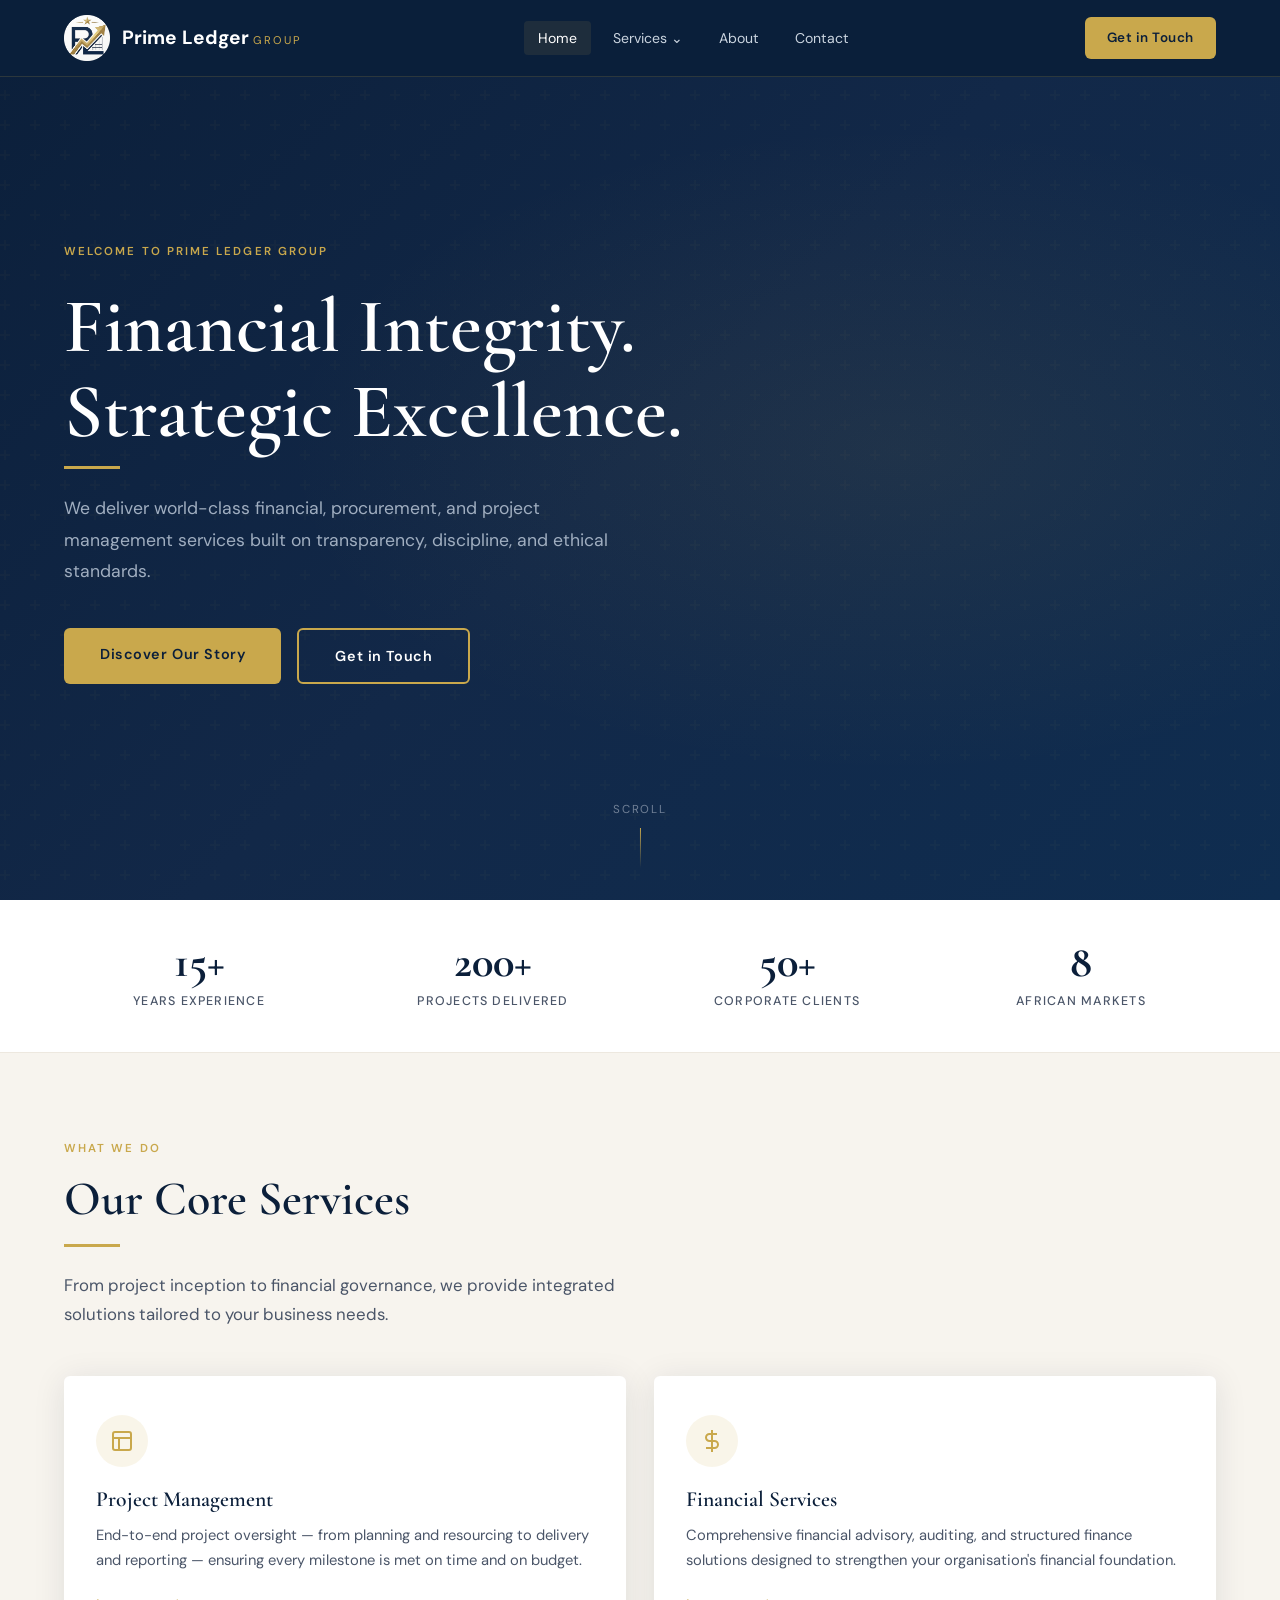
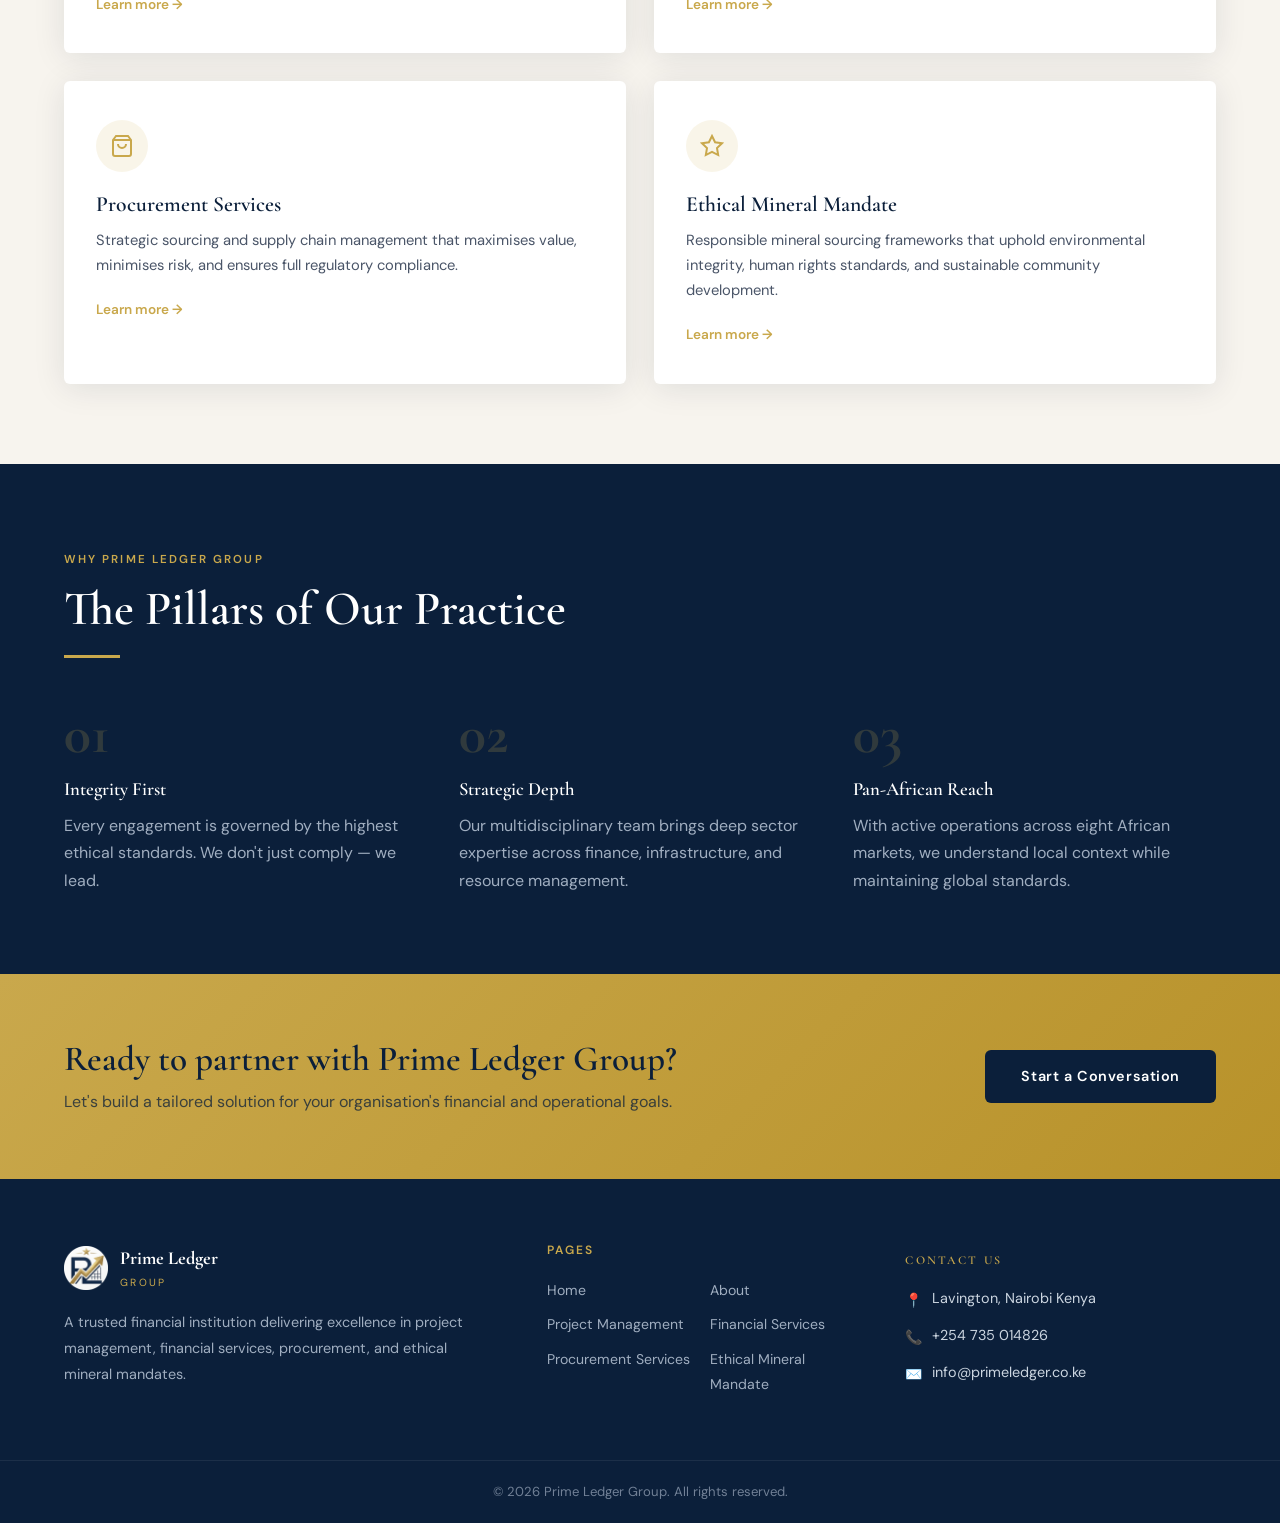
==== index.html @ 2054840f "Add files via upload" ====
<!DOCTYPE html>
<html lang="en">
<head>
  <meta charset="UTF-8">
  <meta name="viewport" content="width=device-width, initial-scale=1.0">
  <title>Home | Prime Ledger Group</title>
  <link rel="stylesheet" href="style.css">
  <link rel="icon" href="logo.png" type="image/png">
</head>
<body>

  <div id="header-placeholder"></div>

  <main>

    <!-- ── HERO ───────────────────────────────────────────────── -->
    <section class="hero">
      <div class="hero__bg"></div>
      <div class="container hero__content">
        <span class="section__label">Welcome to Prime Ledger Group</span>
        <h1 class="hero__title">Financial Integrity.<br>Strategic Excellence.</h1>
        <div class="gold-bar"></div>
        <p class="hero__sub">We deliver world-class financial, procurement, and project management services built on transparency, discipline, and ethical standards.</p>
        <div class="hero__actions">
          <a href="about.html" class="btn btn--gold">Discover Our Story</a>
          <a href="contact.html" class="btn btn--outline">Get in Touch</a>
        </div>
      </div>
      <div class="hero__scroll-hint">
        <span>Scroll</span>
        <div class="hero__scroll-line"></div>
      </div>
    </section>

    <!-- ── STATS ─────────────────────────────────────────────── -->
    <section class="stats-bar">
      <div class="container stats-bar__grid">
        <div class="stat">
          <span class="stat__num">15+</span>
          <span class="stat__label">Years Experience</span>
        </div>
        <div class="stat">
          <span class="stat__num">200+</span>
          <span class="stat__label">Projects Delivered</span>
        </div>
        <div class="stat">
          <span class="stat__num">50+</span>
          <span class="stat__label">Corporate Clients</span>
        </div>
        <div class="stat">
          <span class="stat__num">8</span>
          <span class="stat__label">African Markets</span>
        </div>
      </div>
    </section>

    <!-- ── SERVICES ──────────────────────────────────────────── -->
    <section class="section">
      <div class="container">
        <span class="section__label">What We Do</span>
        <h2 class="section__title">Our Core Services</h2>
        <div class="gold-bar"></div>
        <p class="section__subtitle">From project inception to financial governance, we provide integrated solutions tailored to your business needs.</p>
        <div class="grid-2 services-grid">

          <a href="project management.html" class="card service-card">
            <div class="card__icon">
              <svg width="24" height="24" fill="none" stroke="currentColor" stroke-width="2" viewBox="0 0 24 24"><rect x="3" y="3" width="18" height="18" rx="2"/><path d="M3 9h18M9 21V9"/></svg>
            </div>
            <h3>Project Management</h3>
            <p>End-to-end project oversight — from planning and resourcing to delivery and reporting — ensuring every milestone is met on time and on budget.</p>
            <span class="service-card__link">Learn more →</span>
          </a>

          <a href="financial services.html" class="card service-card">
            <div class="card__icon">
              <svg width="24" height="24" fill="none" stroke="currentColor" stroke-width="2" viewBox="0 0 24 24"><line x1="12" y1="1" x2="12" y2="23"/><path d="M17 5H9.5a3.5 3.5 0 000 7h5a3.5 3.5 0 010 7H6"/></svg>
            </div>
            <h3>Financial Services</h3>
            <p>Comprehensive financial advisory, auditing, and structured finance solutions designed to strengthen your organisation's financial foundation.</p>
            <span class="service-card__link">Learn more →</span>
          </a>

          <a href="procurement services.html" class="card service-card">
            <div class="card__icon">
              <svg width="24" height="24" fill="none" stroke="currentColor" stroke-width="2" viewBox="0 0 24 24"><path d="M6 2L3 6v14a2 2 0 002 2h14a2 2 0 002-2V6l-3-4z"/><line x1="3" y1="6" x2="21" y2="6"/><path d="M16 10a4 4 0 01-8 0"/></svg>
            </div>
            <h3>Procurement Services</h3>
            <p>Strategic sourcing and supply chain management that maximises value, minimises risk, and ensures full regulatory compliance.</p>
            <span class="service-card__link">Learn more →</span>
          </a>

          <a href="Ethical mineral mandate.html" class="card service-card">
            <div class="card__icon">
              <svg width="24" height="24" fill="none" stroke="currentColor" stroke-width="2" viewBox="0 0 24 24"><polygon points="12 2 15.09 8.26 22 9.27 17 14.14 18.18 21.02 12 17.77 5.82 21.02 7 14.14 2 9.27 8.91 8.26 12 2"/></svg>
            </div>
            <h3>Ethical Mineral Mandate</h3>
            <p>Responsible mineral sourcing frameworks that uphold environmental integrity, human rights standards, and sustainable community development.</p>
            <span class="service-card__link">Learn more →</span>
          </a>

        </div>
      </div>
    </section>

    <!-- ── WHY US ─────────────────────────────────────────────── -->
    <section class="section section--dark why-us">
      <div class="container">
        <span class="section__label">Why Prime Ledger Group</span>
        <h2 class="section__title">The Pillars of Our Practice</h2>
        <div class="gold-bar"></div>
        <div class="grid-3" style="margin-top:48px;">
          <div class="pillar">
            <div class="pillar__icon">01</div>
            <h3>Integrity First</h3>
            <p>Every engagement is governed by the highest ethical standards. We don't just comply — we lead.</p>
          </div>
          <div class="pillar">
            <div class="pillar__icon">02</div>
            <h3>Strategic Depth</h3>
            <p>Our multidisciplinary team brings deep sector expertise across finance, infrastructure, and resource management.</p>
          </div>
          <div class="pillar">
            <div class="pillar__icon">03</div>
            <h3>Pan-African Reach</h3>
            <p>With active operations across eight African markets, we understand local context while maintaining global standards.</p>
          </div>
        </div>
      </div>
    </section>

    <!-- ── CTA BANNER ─────────────────────────────────────────── -->
    <section class="cta-banner">
      <div class="container cta-banner__inner">
        <div>
          <h2>Ready to partner with Prime Ledger Group?</h2>
          <p>Let's build a tailored solution for your organisation's financial and operational goals.</p>
        </div>
        <a href="contact.html" class="btn btn--gold">Start a Conversation</a>
      </div>
    </section>

  </main>

  <div id="footer-placeholder"></div>
  <script src="components.js"></script>

  <style>
    /* Hero */
    .hero {
      position: relative;
      min-height: 100vh;
      display: flex;
      align-items: center;
      overflow: hidden;
      background: var(--navy);
    }
    .hero__bg {
      position: absolute;
      inset: 0;
      background:
        radial-gradient(ellipse 80% 60% at 70% 50%, rgba(201,168,76,0.08) 0%, transparent 60%),
        linear-gradient(135deg, #0B1F3A 0%, #122848 50%, #0f2d50 100%);
    }
    .hero__bg::after {
      content:'';
      position:absolute; inset:0;
      background: url("data:image/svg+xml,%3Csvg width='60' height='60' viewBox='0 0 60 60' xmlns='http://www.w3.org/2000/svg'%3E%3Cg fill='none' fill-rule='evenodd'%3E%3Cg fill='%23C9A84C' fill-opacity='0.03'%3E%3Cpath d='M36 34v-4h-2v4h-4v2h4v4h2v-4h4v-2h-4zm0-30V0h-2v4h-4v2h4v4h2V6h4V4h-4zM6 34v-4H4v4H0v2h4v4h2v-4h4v-2H6zM6 4V0H4v4H0v2h4v4h2V6h4V4H6z'/%3E%3C/g%3E%3C/g%3E%3C/svg%3E");
    }
    .hero__content {
      position: relative;
      z-index: 1;
      padding-top: 100px;
      padding-bottom: 80px;
    }
    .hero__title {
      font-size: clamp(2.8rem, 6vw, 5rem);
      color: #fff;
      line-height: 1.1;
      margin: 12px 0 0;
    }
    .hero__sub {
      color: #a0aec0;
      font-size: 1.1rem;
      max-width: 560px;
      margin: 20px 0 40px;
      line-height: 1.8;
    }
    .hero__actions { display: flex; gap: 16px; flex-wrap: wrap; }

    .hero__scroll-hint {
      position: absolute;
      bottom: 32px;
      left: 50%;
      transform: translateX(-50%);
      display: flex;
      flex-direction: column;
      align-items: center;
      gap: 8px;
      color: #718096;
      font-size: 0.72rem;
      letter-spacing: 0.16em;
      text-transform: uppercase;
    }
    .hero__scroll-line {
      width: 1px;
      height: 40px;
      background: linear-gradient(to bottom, var(--gold), transparent);
      animation: scrollPulse 2s ease-in-out infinite;
    }
    @keyframes scrollPulse { 0%,100%{opacity:0.3} 50%{opacity:1} }

    /* Stats */
    .stats-bar { background: var(--white); border-bottom: 1px solid var(--cream-dark); padding: 40px 0; }
    .stats-bar__grid {
      display: grid;
      grid-template-columns: repeat(4,1fr);
      gap: 24px;
      text-align: center;
    }
    .stat__num {
      display: block;
      font-family: 'Cormorant Garamond', serif;
      font-size: 2.8rem;
      font-weight: 700;
      color: var(--navy);
      line-height: 1;
    }
    .stat__label {
      display: block;
      font-size: 0.78rem;
      font-weight: 500;
      letter-spacing: 0.1em;
      text-transform: uppercase;
      color: var(--slate);
      margin-top: 6px;
    }

    /* Service cards */
    .services-grid { gap: 28px; }
    .service-card { display: block; text-decoration: none; }
    .service-card h3 { margin-bottom: 10px; font-size: 1.35rem; }
    .service-card p { color: var(--slate); font-size: 0.92rem; line-height: 1.7; }
    .service-card__link {
      display: inline-block;
      margin-top: 20px;
      color: var(--gold);
      font-size: 0.85rem;
      font-weight: 600;
      transition: gap 0.2s;
    }

    /* Pillars */
    .pillar__icon {
      font-family: 'Cormorant Garamond', serif;
      font-size: 3.5rem;
      font-weight: 700;
      color: rgba(201,168,76,0.2);
      line-height: 1;
      margin-bottom: 16px;
    }
    .pillar h3 { color: #fff; margin-bottom: 12px; }
    .pillar p { color: #a0aec0; line-height: 1.7; }

    /* CTA Banner */
    .cta-banner {
      background: linear-gradient(135deg, var(--gold) 0%, #b8922a 100%);
      padding: 64px 0;
    }
    .cta-banner__inner {
      display: flex;
      align-items: center;
      justify-content: space-between;
      gap: 32px;
      flex-wrap: wrap;
    }
    .cta-banner h2 { color: var(--navy); font-size: clamp(1.5rem, 3vw, 2.2rem); }
    .cta-banner p { color: rgba(11,31,58,0.75); margin-top: 8px; }
    .cta-banner .btn--gold { background: var(--navy); color: #fff; white-space: nowrap; }
    .cta-banner .btn--gold:hover { background: #0a1a2e; }

    @media (max-width: 768px) {
      .stats-bar__grid { grid-template-columns: repeat(2,1fr); }
      .cta-banner__inner { flex-direction: column; text-align: center; }
    }
  </style>

</body>
</html>
---- style.css ----
/* ============================================================
   PRIME LEDGER GROUP — Global Stylesheet
   ============================================================ */

@import url('https://fonts.googleapis.com/css2?family=Cormorant+Garamond:wght@300;400;500;600;700&family=DM+Sans:wght@300;400;500;600&display=swap');

:root {
  --navy:       #0B1F3A;
  --navy-mid:   #122848;
  --gold:       #C9A84C;
  --gold-light: #E2C47A;
  --cream:      #F7F4EE;
  --cream-dark: #EDE8DF;
  --slate:      #4A5568;
  --white:      #FFFFFF;
  --shadow:     0 4px 32px rgba(11,31,58,0.10);
  --radius:     6px;
  --transition: 0.3s cubic-bezier(0.4,0,0.2,1);
}

*, *::before, *::after { box-sizing: border-box; margin: 0; padding: 0; }

html { scroll-behavior: smooth; }

body {
  font-family: 'DM Sans', sans-serif;
  background: var(--cream);
  color: var(--navy);
  line-height: 1.7;
  min-height: 100vh;
  display: flex;
  flex-direction: column;
}

main { flex: 1; }

h1,h2,h3,h4,h5 {
  font-family: 'Cormorant Garamond', serif;
  font-weight: 600;
  line-height: 1.2;
  color: var(--navy);
}

a { color: inherit; text-decoration: none; }

img { max-width: 100%; display: block; }

/* ── UTILITIES ─────────────────────────────────────────────── */
.container {
  width: 90%;
  max-width: 1200px;
  margin-inline: auto;
}

.section { padding: 80px 0; }
.section--dark { background: var(--navy); color: var(--white); }
.section--dark h1,
.section--dark h2,
.section--dark h3 { color: var(--white); }

.section__label {
  display: inline-block;
  font-size: 0.72rem;
  font-weight: 600;
  letter-spacing: 0.18em;
  text-transform: uppercase;
  color: var(--gold);
  margin-bottom: 12px;
}

.section__title {
  font-size: clamp(2rem, 4vw, 3rem);
  margin-bottom: 16px;
}

.section__subtitle {
  font-size: 1.05rem;
  color: var(--slate);
  max-width: 600px;
  margin-bottom: 48px;
}

.section--dark .section__subtitle { color: #a0aec0; }

.btn {
  display: inline-block;
  padding: 14px 36px;
  border-radius: var(--radius);
  font-family: 'DM Sans', sans-serif;
  font-size: 0.9rem;
  font-weight: 600;
  letter-spacing: 0.04em;
  cursor: pointer;
  border: none;
  transition: var(--transition);
}

.btn--gold {
  background: var(--gold);
  color: var(--navy);
}
.btn--gold:hover { background: var(--gold-light); transform: translateY(-2px); box-shadow: 0 8px 24px rgba(201,168,76,0.35); }

.btn--outline {
  background: transparent;
  color: var(--white);
  border: 2px solid var(--gold);
}
.btn--outline:hover { background: var(--gold); color: var(--navy); transform: translateY(-2px); }

.btn--navy {
  background: var(--navy);
  color: var(--white);
}
.btn--navy:hover { background: var(--navy-mid); transform: translateY(-2px); }

/* ── GOLD DIVIDER ───────────────────────────────────────────── */
.gold-bar {
  width: 56px;
  height: 3px;
  background: var(--gold);
  margin: 12px 0 24px;
}

/* ── CARDS ─────────────────────────────────────────────────── */
.card {
  background: var(--white);
  border-radius: var(--radius);
  padding: 36px 32px;
  box-shadow: var(--shadow);
  transition: var(--transition);
  border-top: 3px solid transparent;
}
.card:hover { transform: translateY(-6px); border-top-color: var(--gold); box-shadow: 0 12px 40px rgba(11,31,58,0.14); }

.card__icon {
  width: 52px;
  height: 52px;
  background: rgba(201,168,76,0.12);
  border-radius: 50%;
  display: flex;
  align-items: center;
  justify-content: center;
  margin-bottom: 20px;
  color: var(--gold);
  font-size: 1.5rem;
}

/* ── HERO (reusable across pages) ──────────────────────────── */
.page-hero {
  background: linear-gradient(135deg, var(--navy) 0%, var(--navy-mid) 60%, #1a3a5c 100%);
  padding: 130px 0 80px;
  position: relative;
  overflow: hidden;
}
.page-hero::before {
  content: '';
  position: absolute;
  inset: 0;
  background: url("data:image/svg+xml,%3Csvg width='60' height='60' viewBox='0 0 60 60' xmlns='http://www.w3.org/2000/svg'%3E%3Cg fill='none' fill-rule='evenodd'%3E%3Cg fill='%23C9A84C' fill-opacity='0.04'%3E%3Cpath d='M36 34v-4h-2v4h-4v2h4v4h2v-4h4v-2h-4zm0-30V0h-2v4h-4v2h4v4h2V6h4V4h-4zM6 34v-4H4v4H0v2h4v4h2v-4h4v-2H6zM6 4V0H4v4H0v2h4v4h2V6h4V4H6z'/%3E%3C/g%3E%3C/g%3E%3C/svg%3E");
}
.page-hero .container { position: relative; z-index: 1; }
.page-hero h1 { color: var(--white); font-size: clamp(2.2rem, 5vw, 3.5rem); }
.page-hero p  { color: #a0aec0; font-size: 1.1rem; margin-top: 16px; max-width: 600px; }
.page-hero .gold-bar { margin-top: 20px; }

/* ── GRID HELPERS ───────────────────────────────────────────── */
.grid-2 { display: grid; grid-template-columns: repeat(2,1fr); gap: 32px; }
.grid-3 { display: grid; grid-template-columns: repeat(3,1fr); gap: 32px; }
.grid-4 { display: grid; grid-template-columns: repeat(4,1fr); gap: 24px; }

/* ── FORM ───────────────────────────────────────────────────── */
.form-group { margin-bottom: 24px; }
.form-group label {
  display: block;
  font-size: 0.85rem;
  font-weight: 600;
  letter-spacing: 0.06em;
  text-transform: uppercase;
  color: var(--navy);
  margin-bottom: 8px;
}
.form-group input,
.form-group textarea,
.form-group select {
  width: 100%;
  padding: 14px 18px;
  border: 1.5px solid var(--cream-dark);
  border-radius: var(--radius);
  font-family: 'DM Sans', sans-serif;
  font-size: 0.95rem;
  color: var(--navy);
  background: var(--white);
  transition: var(--transition);
  outline: none;
}
.form-group input:focus,
.form-group textarea:focus,
.form-group select:focus {
  border-color: var(--gold);
  box-shadow: 0 0 0 3px rgba(201,168,76,0.12);
}
.form-group textarea { min-height: 140px; resize: vertical; }

/* ── RESPONSIVE ─────────────────────────────────────────────── */
@media (max-width: 900px) {
  .grid-3, .grid-4 { grid-template-columns: repeat(2,1fr); }
}
@media (max-width: 640px) {
  .grid-2, .grid-3, .grid-4 { grid-template-columns: 1fr; }
  .section { padding: 60px 0; }
}

 /* for the footer styles, which are not included in the previous snippet.  */
.site-footer {
  background: var(--navy);
  color: #a0aec0;
  font-size: 0.9rem;
}

.footer__top {
  display: grid;
  grid-template-columns: 1.4fr 1fr 1fr;
  gap: 48px;
  padding: 64px 0 48px;
}

/* Brand */
.footer__logo-wrap {
  display: flex;
  align-items: center;
  gap: 12px;
  margin-bottom: 18px;
  text-decoration: none;
}
.footer__logo { width: 44px; height: 44px; object-fit: contain; }
.footer__company {
  display: block;
  font-family: 'Cormorant Garamond', serif;
  font-size: 1.15rem;
  font-weight: 700;
  color: #fff;
}
.footer__group {
  display: block;
  font-size: 0.65rem;
  letter-spacing: 0.22em;
  text-transform: uppercase;
  color: var(--gold);
}
.footer__desc { line-height: 1.8; margin-bottom: 24px; }

.footer__socials { display: flex; gap: 12px; }
.social-icon {
  width: 38px; height: 38px;
  border-radius: 50%;
  border: 1px solid rgba(201,168,76,0.25);
  display: flex; align-items: center; justify-content: center;
  color: #a0aec0;
  transition: all 0.2s;
  text-decoration: none;
}
.social-icon:hover { border-color: var(--gold); color: var(--gold); background: rgba(201,168,76,0.08); }

/* Links heading */
.footer__heading {
  font-family: 'DM Sans', sans-serif;
  font-size: 0.75rem;
  font-weight: 600;
  letter-spacing: 0.18em;
  text-transform: uppercase;
  color: var(--gold);
  margin-bottom: 20px;
}

/* Pages grid — 2 columns */
.footer__grid {
  list-style: none;
  display: grid;
  grid-template-columns: 1fr 1fr;
  gap: 10px 16px;
}
.footer__grid a {
  color: #a0aec0;
  text-decoration: none;
  transition: color 0.2s;
  font-size: 0.88rem;
}
.footer__grid a:hover { color: var(--gold); }

/* Contact */
.footer__contact-list { list-style: none; display: flex; flex-direction: column; gap: 14px; }
.footer__contact-list li {
  display: flex;
  align-items: flex-start;
  gap: 10px;
  line-height: 1.5;
}
.footer__contact-list svg { flex-shrink: 0; margin-top: 3px; color: var(--gold); }

/* Bottom bar */
.footer__bottom {
  border-top: 1px solid rgba(255,255,255,0.07);
  padding: 20px 0;
}
.footer__bottom-inner {
  display: flex;
  justify-content: space-between;
  align-items: center;
  flex-wrap: wrap;
  gap: 8px;
  font-size: 0.82rem;
  color: #718096;
}

/* Responsive */
@media (max-width: 900px) {
  .footer__top { grid-template-columns: 1fr 1fr; }
  .footer__brand { grid-column: 1 / -1; }
}
@media (max-width: 560px) {
  .footer__top { grid-template-columns: 1fr; gap: 32px; }
  .footer__bottom-inner { flex-direction: column; text-align: center; }
}

/* specific for the number and address */
.plg-contact-block {
  margin-top: 10px;
}

.plg-contact-title {
  font-size: 0.75rem;
  font-weight: 600;
  letter-spacing: 0.18em;
  text-transform: uppercase;
  color: var(--gold);
  margin-bottom: 20px;
}

.plg-contact-grid {
  display: flex;
  flex-direction: column;   /* KEY CHANGE: vertical */
  gap: 14px;

  list-style: none;
  padding: 0;
  margin: 0;
}

.plg-contact-item {
  display: flex;
  align-items: flex-start;
  gap: 10px;

  color: #cbd5e0;
  font-size: 0.9rem;
  line-height: 1.5;
}

.plg-contact-icon {
  flex-shrink: 0;
  color: var(--gold);
  font-size: 14px;
  margin-top: 2px;
}

.plg-contact-text {
  word-break: break-word;
}
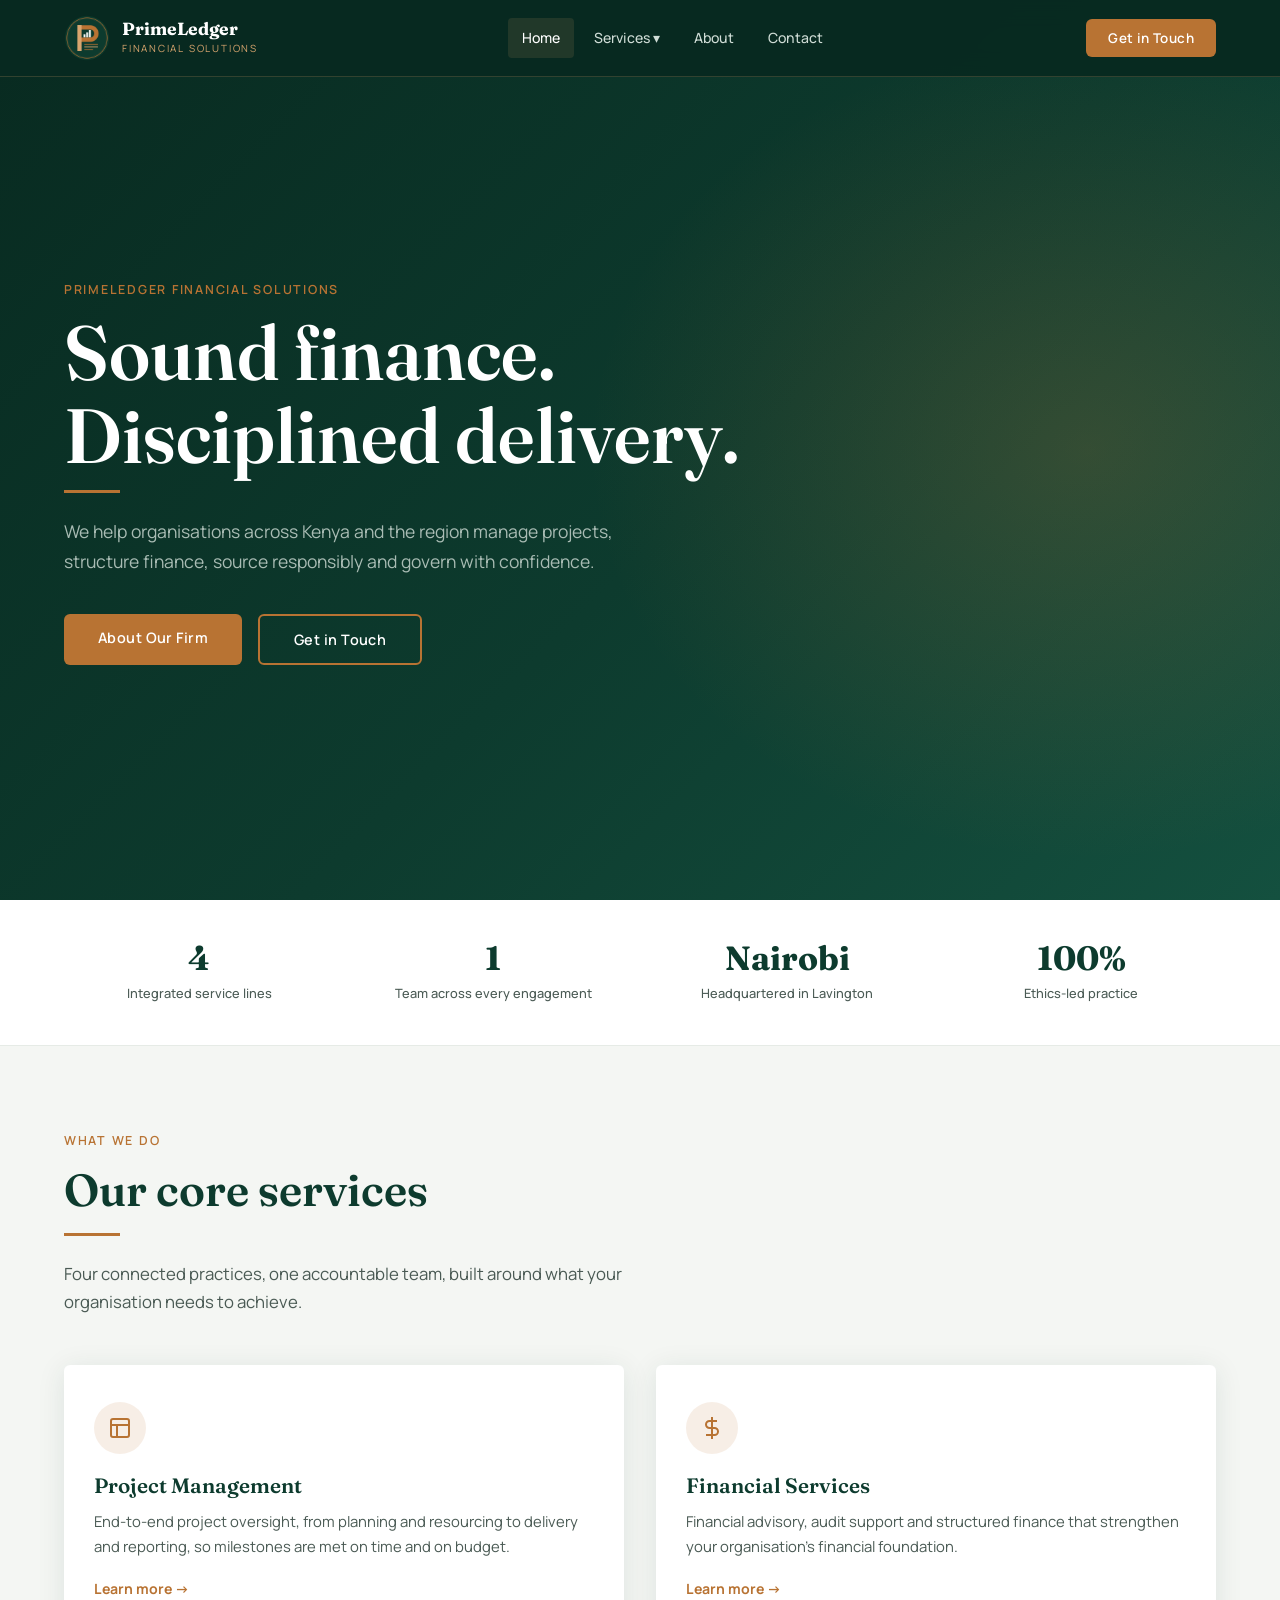
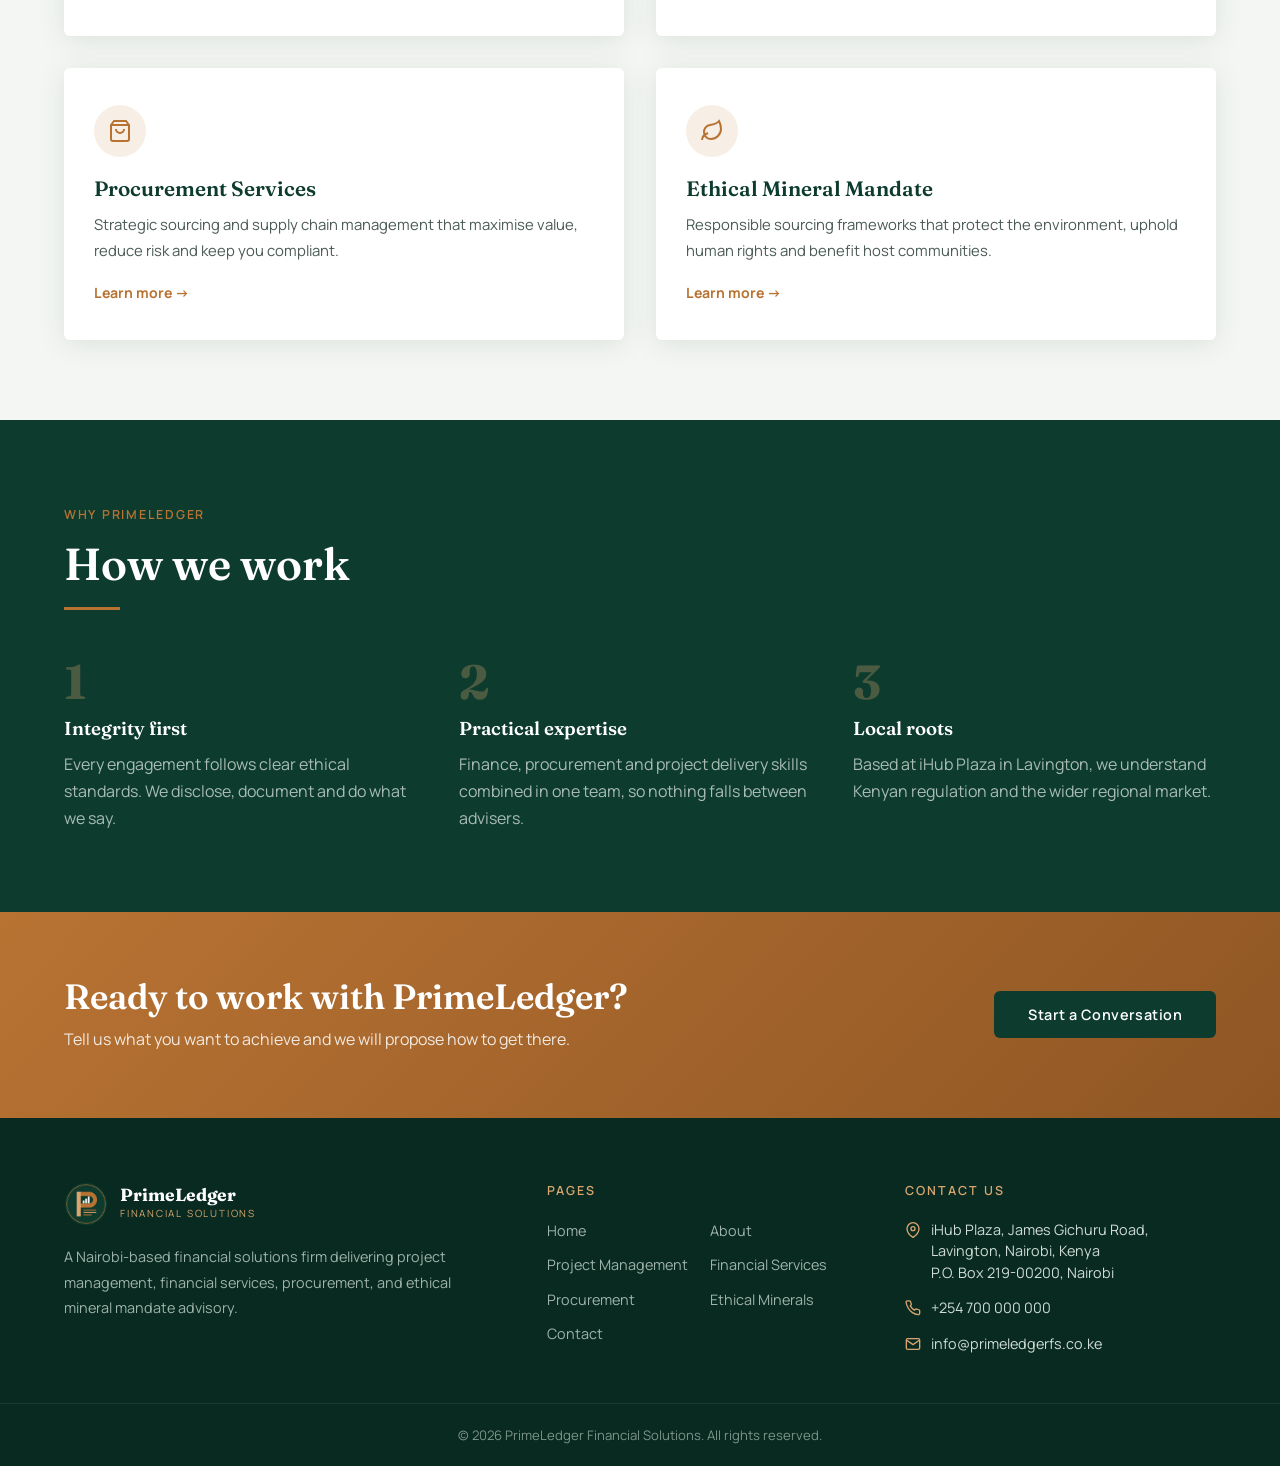
==== commit 28450a66: "Add files via upload" ====
--- a/index.html
+++ b/index.html
@@ -1,289 +1,51 @@
-<!DOCTYPE html>
-<html lang="en">
-<head>
-  <meta charset="UTF-8">
-  <meta name="viewport" content="width=device-width, initial-scale=1.0">
-  <title>Home | Prime Ledger Group</title>
-  <link rel="stylesheet" href="style.css">
-  <link rel="icon" href="logo.png" type="image/png">
-</head>
-<body>
-
-  <div id="header-placeholder"></div>
-
-  <main>
-
-    <!-- ── HERO ───────────────────────────────────────────────── -->
-    <section class="hero">
-      <div class="hero__bg"></div>
-      <div class="container hero__content">
-        <span class="section__label">Welcome to Prime Ledger Group</span>
-        <h1 class="hero__title">Financial Integrity.<br>Strategic Excellence.</h1>
-        <div class="gold-bar"></div>
-        <p class="hero__sub">We deliver world-class financial, procurement, and project management services built on transparency, discipline, and ethical standards.</p>
-        <div class="hero__actions">
-          <a href="about.html" class="btn btn--gold">Discover Our Story</a>
-          <a href="contact.html" class="btn btn--outline">Get in Touch</a>
-        </div>
-      </div>
-      <div class="hero__scroll-hint">
-        <span>Scroll</span>
-        <div class="hero__scroll-line"></div>
-      </div>
-    </section>
-
-    <!-- ── STATS ─────────────────────────────────────────────── -->
-    <section class="stats-bar">
-      <div class="container stats-bar__grid">
-        <div class="stat">
-          <span class="stat__num">15+</span>
-          <span class="stat__label">Years Experience</span>
-        </div>
-        <div class="stat">
-          <span class="stat__num">200+</span>
-          <span class="stat__label">Projects Delivered</span>
-        </div>
-        <div class="stat">
-          <span class="stat__num">50+</span>
-          <span class="stat__label">Corporate Clients</span>
-        </div>
-        <div class="stat">
-          <span class="stat__num">8</span>
-          <span class="stat__label">African Markets</span>
-        </div>
-      </div>
-    </section>
-
-    <!-- ── SERVICES ──────────────────────────────────────────── -->
-    <section class="section">
-      <div class="container">
-        <span class="section__label">What We Do</span>
-        <h2 class="section__title">Our Core Services</h2>
-        <div class="gold-bar"></div>
-        <p class="section__subtitle">From project inception to financial governance, we provide integrated solutions tailored to your business needs.</p>
-        <div class="grid-2 services-grid">
-
-          <a href="project management.html" class="card service-card">
-            <div class="card__icon">
-              <svg width="24" height="24" fill="none" stroke="currentColor" stroke-width="2" viewBox="0 0 24 24"><rect x="3" y="3" width="18" height="18" rx="2"/><path d="M3 9h18M9 21V9"/></svg>
-            </div>
-            <h3>Project Management</h3>
-            <p>End-to-end project oversight — from planning and resourcing to delivery and reporting — ensuring every milestone is met on time and on budget.</p>
-            <span class="service-card__link">Learn more →</span>
-          </a>
-
-          <a href="financial services.html" class="card service-card">
-            <div class="card__icon">
-              <svg width="24" height="24" fill="none" stroke="currentColor" stroke-width="2" viewBox="0 0 24 24"><line x1="12" y1="1" x2="12" y2="23"/><path d="M17 5H9.5a3.5 3.5 0 000 7h5a3.5 3.5 0 010 7H6"/></svg>
-            </div>
-            <h3>Financial Services</h3>
-            <p>Comprehensive financial advisory, auditing, and structured finance solutions designed to strengthen your organisation's financial foundation.</p>
-            <span class="service-card__link">Learn more →</span>
-          </a>
-
-          <a href="procurement services.html" class="card service-card">
-            <div class="card__icon">
-              <svg width="24" height="24" fill="none" stroke="currentColor" stroke-width="2" viewBox="0 0 24 24"><path d="M6 2L3 6v14a2 2 0 002 2h14a2 2 0 002-2V6l-3-4z"/><line x1="3" y1="6" x2="21" y2="6"/><path d="M16 10a4 4 0 01-8 0"/></svg>
-            </div>
-            <h3>Procurement Services</h3>
-            <p>Strategic sourcing and supply chain management that maximises value, minimises risk, and ensures full regulatory compliance.</p>
-            <span class="service-card__link">Learn more →</span>
-          </a>
-
-          <a href="Ethical mineral mandate.html" class="card service-card">
-            <div class="card__icon">
-              <svg width="24" height="24" fill="none" stroke="currentColor" stroke-width="2" viewBox="0 0 24 24"><polygon points="12 2 15.09 8.26 22 9.27 17 14.14 18.18 21.02 12 17.77 5.82 21.02 7 14.14 2 9.27 8.91 8.26 12 2"/></svg>
-            </div>
-            <h3>Ethical Mineral Mandate</h3>
-            <p>Responsible mineral sourcing frameworks that uphold environmental integrity, human rights standards, and sustainable community development.</p>
-            <span class="service-card__link">Learn more →</span>
-          </a>
-
-        </div>
-      </div>
-    </section>
-
-    <!-- ── WHY US ─────────────────────────────────────────────── -->
-    <section class="section section--dark why-us">
-      <div class="container">
-        <span class="section__label">Why Prime Ledger Group</span>
-        <h2 class="section__title">The Pillars of Our Practice</h2>
-        <div class="gold-bar"></div>
-        <div class="grid-3" style="margin-top:48px;">
-          <div class="pillar">
-            <div class="pillar__icon">01</div>
-            <h3>Integrity First</h3>
-            <p>Every engagement is governed by the highest ethical standards. We don't just comply — we lead.</p>
-          </div>
-          <div class="pillar">
-            <div class="pillar__icon">02</div>
-            <h3>Strategic Depth</h3>
-            <p>Our multidisciplinary team brings deep sector expertise across finance, infrastructure, and resource management.</p>
-          </div>
-          <div class="pillar">
-            <div class="pillar__icon">03</div>
-            <h3>Pan-African Reach</h3>
-            <p>With active operations across eight African markets, we understand local context while maintaining global standards.</p>
-          </div>
-        </div>
-      </div>
-    </section>
-
-    <!-- ── CTA BANNER ─────────────────────────────────────────── -->
-    <section class="cta-banner">
-      <div class="container cta-banner__inner">
-        <div>
-          <h2>Ready to partner with Prime Ledger Group?</h2>
-          <p>Let's build a tailored solution for your organisation's financial and operational goals.</p>
-        </div>
-        <a href="contact.html" class="btn btn--gold">Start a Conversation</a>
-      </div>
-    </section>
-
-  </main>
-
-  <div id="footer-placeholder"></div>
-  <script src="components.js"></script>
-
-  <style>
-    /* Hero */
-    .hero {
-      position: relative;
-      min-height: 100vh;
-      display: flex;
-      align-items: center;
-      overflow: hidden;
-      background: var(--navy);
-    }
-    .hero__bg {
-      position: absolute;
-      inset: 0;
-      background:
-        radial-gradient(ellipse 80% 60% at 70% 50%, rgba(201,168,76,0.08) 0%, transparent 60%),
-        linear-gradient(135deg, #0B1F3A 0%, #122848 50%, #0f2d50 100%);
-    }
-    .hero__bg::after {
-      content:'';
-      position:absolute; inset:0;
-      background: url("data:image/svg+xml,%3Csvg width='60' height='60' viewBox='0 0 60 60' xmlns='http://www.w3.org/2000/svg'%3E%3Cg fill='none' fill-rule='evenodd'%3E%3Cg fill='%23C9A84C' fill-opacity='0.03'%3E%3Cpath d='M36 34v-4h-2v4h-4v2h4v4h2v-4h4v-2h-4zm0-30V0h-2v4h-4v2h4v4h2V6h4V4h-4zM6 34v-4H4v4H0v2h4v4h2v-4h4v-2H6zM6 4V0H4v4H0v2h4v4h2V6h4V4H6z'/%3E%3C/g%3E%3C/g%3E%3C/svg%3E");
-    }
-    .hero__content {
-      position: relative;
-      z-index: 1;
-      padding-top: 100px;
-      padding-bottom: 80px;
-    }
-    .hero__title {
-      font-size: clamp(2.8rem, 6vw, 5rem);
-      color: #fff;
-      line-height: 1.1;
-      margin: 12px 0 0;
-    }
-    .hero__sub {
-      color: #a0aec0;
-      font-size: 1.1rem;
-      max-width: 560px;
-      margin: 20px 0 40px;
-      line-height: 1.8;
-    }
-    .hero__actions { display: flex; gap: 16px; flex-wrap: wrap; }
-
-    .hero__scroll-hint {
-      position: absolute;
-      bottom: 32px;
-      left: 50%;
-      transform: translateX(-50%);
-      display: flex;
-      flex-direction: column;
-      align-items: center;
-      gap: 8px;
-      color: #718096;
-      font-size: 0.72rem;
-      letter-spacing: 0.16em;
-      text-transform: uppercase;
-    }
-    .hero__scroll-line {
-      width: 1px;
-      height: 40px;
-      background: linear-gradient(to bottom, var(--gold), transparent);
-      animation: scrollPulse 2s ease-in-out infinite;
-    }
-    @keyframes scrollPulse { 0%,100%{opacity:0.3} 50%{opacity:1} }
-
-    /* Stats */
-    .stats-bar { background: var(--white); border-bottom: 1px solid var(--cream-dark); padding: 40px 0; }
-    .stats-bar__grid {
-      display: grid;
-      grid-template-columns: repeat(4,1fr);
-      gap: 24px;
-      text-align: center;
-    }
-    .stat__num {
-      display: block;
-      font-family: 'Cormorant Garamond', serif;
-      font-size: 2.8rem;
-      font-weight: 700;
-      color: var(--navy);
-      line-height: 1;
-    }
-    .stat__label {
-      display: block;
-      font-size: 0.78rem;
-      font-weight: 500;
-      letter-spacing: 0.1em;
-      text-transform: uppercase;
-      color: var(--slate);
-      margin-top: 6px;
-    }
-
-    /* Service cards */
-    .services-grid { gap: 28px; }
-    .service-card { display: block; text-decoration: none; }
-    .service-card h3 { margin-bottom: 10px; font-size: 1.35rem; }
-    .service-card p { color: var(--slate); font-size: 0.92rem; line-height: 1.7; }
-    .service-card__link {
-      display: inline-block;
-      margin-top: 20px;
-      color: var(--gold);
-      font-size: 0.85rem;
-      font-weight: 600;
-      transition: gap 0.2s;
-    }
-
-    /* Pillars */
-    .pillar__icon {
-      font-family: 'Cormorant Garamond', serif;
-      font-size: 3.5rem;
-      font-weight: 700;
-      color: rgba(201,168,76,0.2);
-      line-height: 1;
-      margin-bottom: 16px;
-    }
-    .pillar h3 { color: #fff; margin-bottom: 12px; }
-    .pillar p { color: #a0aec0; line-height: 1.7; }
-
-    /* CTA Banner */
-    .cta-banner {
-      background: linear-gradient(135deg, var(--gold) 0%, #b8922a 100%);
-      padding: 64px 0;
-    }
-    .cta-banner__inner {
-      display: flex;
-      align-items: center;
-      justify-content: space-between;
-      gap: 32px;
-      flex-wrap: wrap;
-    }
-    .cta-banner h2 { color: var(--navy); font-size: clamp(1.5rem, 3vw, 2.2rem); }
-    .cta-banner p { color: rgba(11,31,58,0.75); margin-top: 8px; }
-    .cta-banner .btn--gold { background: var(--navy); color: #fff; white-space: nowrap; }
-    .cta-banner .btn--gold:hover { background: #0a1a2e; }
-
-    @media (max-width: 768px) {
-      .stats-bar__grid { grid-template-columns: repeat(2,1fr); }
-      .cta-banner__inner { flex-direction: column; text-align: center; }
-    }
-  </style>
-
-</body>
-</html>
+<!DOCTYPE html>
+<html lang="en">
+<head>
+  <meta charset="UTF-8">
+  <meta name="viewport" content="width=device-width, initial-scale=1.0">
+  <title>Home | PrimeLedger Financial Solutions</title>
+  <meta name="description" content="PrimeLedger Financial Solutions — project management, financial services, procurement and ethical mineral mandate advisory in Nairobi, Kenya.">
+  <link rel="stylesheet" href="style.css">
+  <link rel="icon" href="logo.png" type="image/png">
+</head>
+<body>
+  <div id="header-placeholder"></div>
+  <main>
+    <section class="hero"><div class="container hero__content">
+      <span class="section__label">PrimeLedger Financial Solutions</span>
+      <h1 class="hero__title">Sound finance.<br>Disciplined delivery.</h1>
+      <div class="gold-bar"></div>
+      <p class="hero__sub">We help organisations across Kenya and the region manage projects, structure finance, source responsibly and govern with confidence.</p>
+      <div class="hero__actions"><a href="about.html" class="btn btn--gold">About Our Firm</a><a href="contact.html" class="btn btn--outline">Get in Touch</a></div>
+    </div></section>
+
+    <section class="stats"><div class="container stats__grid">
+      <div><span class="stat__num">4</span><span class="stat__label">Integrated service lines</span></div>
+      <div><span class="stat__num">1</span><span class="stat__label">Team across every engagement</span></div>
+      <div><span class="stat__num">Nairobi</span><span class="stat__label">Headquartered in Lavington</span></div>
+      <div><span class="stat__num">100%</span><span class="stat__label">Ethics-led practice</span></div>
+    </div></section>
+
+    <section class="section"><div class="container">
+      <span class="section__label">What We Do</span><h2 class="section__title">Our core services</h2><div class="gold-bar"></div>
+      <p class="section__subtitle">Four connected practices, one accountable team, built around what your organisation needs to achieve.</p>
+      <div class="grid-2"><a href="project-management.html" class="card service-card"><div class="card__icon"><svg width="24" height="24" fill="none" stroke="currentColor" stroke-width="2" viewBox="0 0 24 24"><rect x="3" y="3" width="18" height="18" rx="2"/><path d="M3 9h18M9 21V9"/></svg></div><h3>Project Management</h3><p>End-to-end project oversight, from planning and resourcing to delivery and reporting, so milestones are met on time and on budget.</p><span class="service-card__link">Learn more &rarr;</span></a><a href="financial-services.html" class="card service-card"><div class="card__icon"><svg width="24" height="24" fill="none" stroke="currentColor" stroke-width="2" viewBox="0 0 24 24"><line x1="12" y1="1" x2="12" y2="23"/><path d="M17 5H9.5a3.5 3.5 0 000 7h5a3.5 3.5 0 010 7H6"/></svg></div><h3>Financial Services</h3><p>Financial advisory, audit support and structured finance that strengthen your organisation’s financial foundation.</p><span class="service-card__link">Learn more &rarr;</span></a><a href="procurement-services.html" class="card service-card"><div class="card__icon"><svg width="24" height="24" fill="none" stroke="currentColor" stroke-width="2" viewBox="0 0 24 24"><path d="M6 2L3 6v14a2 2 0 002 2h14a2 2 0 002-2V6l-3-4z"/><line x1="3" y1="6" x2="21" y2="6"/><path d="M16 10a4 4 0 01-8 0"/></svg></div><h3>Procurement Services</h3><p>Strategic sourcing and supply chain management that maximise value, reduce risk and keep you compliant.</p><span class="service-card__link">Learn more &rarr;</span></a><a href="ethical-mineral-mandate.html" class="card service-card"><div class="card__icon"><svg width="24" height="24" fill="none" stroke="currentColor" stroke-width="2" viewBox="0 0 24 24"><path d="M11 20A7 7 0 019.8 6.1C15.5 5 17 4.5 19 2c1 2 2 4.2 2 8 0 5.5-4.8 10-10 10z"/><path d="M2 21c0-3 1.9-5.3 6-7"/></svg></div><h3>Ethical Mineral Mandate</h3><p>Responsible sourcing frameworks that protect the environment, uphold human rights and benefit host communities.</p><span class="service-card__link">Learn more &rarr;</span></a></div>
+    </div></section>
+
+    <section class="section section--dark"><div class="container">
+      <span class="section__label">Why PrimeLedger</span><h2 class="section__title">How we work</h2><div class="gold-bar"></div>
+      <div class="grid-3 mtop">
+        <div class="pillar"><div class="pillar__num">1</div><h3>Integrity first</h3><p>Every engagement follows clear ethical standards. We disclose, document and do what we say.</p></div>
+        <div class="pillar"><div class="pillar__num">2</div><h3>Practical expertise</h3><p>Finance, procurement and project delivery skills combined in one team, so nothing falls between advisers.</p></div>
+        <div class="pillar"><div class="pillar__num">3</div><h3>Local roots</h3><p>Based at iHub Plaza in Lavington, we understand Kenyan regulation and the wider regional market.</p></div>
+      </div>
+    </div></section>
+
+    <section class="cta"><div class="container cta__inner">
+      <div><h2>Ready to work with PrimeLedger?</h2><p>Tell us what you want to achieve and we will propose how to get there.</p></div><a href="contact.html" class="btn btn--gold">Start a Conversation</a>
+    </div></section>
+  </main>
+  <div id="footer-placeholder"></div>
+  <script src="components.js"></script>
+</body>
+</html>
--- a/style.css
+++ b/style.css
@@ -1,369 +1,158 @@
-/* ============================================================
-   PRIME LEDGER GROUP — Global Stylesheet
-   ============================================================ */
-
-@import url('https://fonts.googleapis.com/css2?family=Cormorant+Garamond:wght@300;400;500;600;700&family=DM+Sans:wght@300;400;500;600&display=swap');
-
-:root {
-  --navy:       #0B1F3A;
-  --navy-mid:   #122848;
-  --gold:       #C9A84C;
-  --gold-light: #E2C47A;
-  --cream:      #F7F4EE;
-  --cream-dark: #EDE8DF;
-  --slate:      #4A5568;
-  --white:      #FFFFFF;
-  --shadow:     0 4px 32px rgba(11,31,58,0.10);
-  --radius:     6px;
-  --transition: 0.3s cubic-bezier(0.4,0,0.2,1);
-}
-
-*, *::before, *::after { box-sizing: border-box; margin: 0; padding: 0; }
-
-html { scroll-behavior: smooth; }
-
-body {
-  font-family: 'DM Sans', sans-serif;
-  background: var(--cream);
-  color: var(--navy);
-  line-height: 1.7;
-  min-height: 100vh;
-  display: flex;
-  flex-direction: column;
-}
-
-main { flex: 1; }
-
-h1,h2,h3,h4,h5 {
-  font-family: 'Cormorant Garamond', serif;
-  font-weight: 600;
-  line-height: 1.2;
-  color: var(--navy);
-}
-
-a { color: inherit; text-decoration: none; }
-
-img { max-width: 100%; display: block; }
-
-/* ── UTILITIES ─────────────────────────────────────────────── */
-.container {
-  width: 90%;
-  max-width: 1200px;
-  margin-inline: auto;
-}
-
-.section { padding: 80px 0; }
-.section--dark { background: var(--navy); color: var(--white); }
-.section--dark h1,
-.section--dark h2,
-.section--dark h3 { color: var(--white); }
-
-.section__label {
-  display: inline-block;
-  font-size: 0.72rem;
-  font-weight: 600;
-  letter-spacing: 0.18em;
-  text-transform: uppercase;
-  color: var(--gold);
-  margin-bottom: 12px;
-}
-
-.section__title {
-  font-size: clamp(2rem, 4vw, 3rem);
-  margin-bottom: 16px;
-}
-
-.section__subtitle {
-  font-size: 1.05rem;
-  color: var(--slate);
-  max-width: 600px;
-  margin-bottom: 48px;
-}
-
-.section--dark .section__subtitle { color: #a0aec0; }
-
-.btn {
-  display: inline-block;
-  padding: 14px 36px;
-  border-radius: var(--radius);
-  font-family: 'DM Sans', sans-serif;
-  font-size: 0.9rem;
-  font-weight: 600;
-  letter-spacing: 0.04em;
-  cursor: pointer;
-  border: none;
-  transition: var(--transition);
-}
-
-.btn--gold {
-  background: var(--gold);
-  color: var(--navy);
-}
-.btn--gold:hover { background: var(--gold-light); transform: translateY(-2px); box-shadow: 0 8px 24px rgba(201,168,76,0.35); }
-
-.btn--outline {
-  background: transparent;
-  color: var(--white);
-  border: 2px solid var(--gold);
-}
-.btn--outline:hover { background: var(--gold); color: var(--navy); transform: translateY(-2px); }
-
-.btn--navy {
-  background: var(--navy);
-  color: var(--white);
-}
-.btn--navy:hover { background: var(--navy-mid); transform: translateY(-2px); }
-
-/* ── GOLD DIVIDER ───────────────────────────────────────────── */
-.gold-bar {
-  width: 56px;
-  height: 3px;
-  background: var(--gold);
-  margin: 12px 0 24px;
-}
-
-/* ── CARDS ─────────────────────────────────────────────────── */
-.card {
-  background: var(--white);
-  border-radius: var(--radius);
-  padding: 36px 32px;
-  box-shadow: var(--shadow);
-  transition: var(--transition);
-  border-top: 3px solid transparent;
-}
-.card:hover { transform: translateY(-6px); border-top-color: var(--gold); box-shadow: 0 12px 40px rgba(11,31,58,0.14); }
-
-.card__icon {
-  width: 52px;
-  height: 52px;
-  background: rgba(201,168,76,0.12);
-  border-radius: 50%;
-  display: flex;
-  align-items: center;
-  justify-content: center;
-  margin-bottom: 20px;
-  color: var(--gold);
-  font-size: 1.5rem;
-}
-
-/* ── HERO (reusable across pages) ──────────────────────────── */
-.page-hero {
-  background: linear-gradient(135deg, var(--navy) 0%, var(--navy-mid) 60%, #1a3a5c 100%);
-  padding: 130px 0 80px;
-  position: relative;
-  overflow: hidden;
-}
-.page-hero::before {
-  content: '';
-  position: absolute;
-  inset: 0;
-  background: url("data:image/svg+xml,%3Csvg width='60' height='60' viewBox='0 0 60 60' xmlns='http://www.w3.org/2000/svg'%3E%3Cg fill='none' fill-rule='evenodd'%3E%3Cg fill='%23C9A84C' fill-opacity='0.04'%3E%3Cpath d='M36 34v-4h-2v4h-4v2h4v4h2v-4h4v-2h-4zm0-30V0h-2v4h-4v2h4v4h2V6h4V4h-4zM6 34v-4H4v4H0v2h4v4h2v-4h4v-2H6zM6 4V0H4v4H0v2h4v4h2V6h4V4H6z'/%3E%3C/g%3E%3C/g%3E%3C/svg%3E");
-}
-.page-hero .container { position: relative; z-index: 1; }
-.page-hero h1 { color: var(--white); font-size: clamp(2.2rem, 5vw, 3.5rem); }
-.page-hero p  { color: #a0aec0; font-size: 1.1rem; margin-top: 16px; max-width: 600px; }
-.page-hero .gold-bar { margin-top: 20px; }
-
-/* ── GRID HELPERS ───────────────────────────────────────────── */
-.grid-2 { display: grid; grid-template-columns: repeat(2,1fr); gap: 32px; }
-.grid-3 { display: grid; grid-template-columns: repeat(3,1fr); gap: 32px; }
-.grid-4 { display: grid; grid-template-columns: repeat(4,1fr); gap: 24px; }
-
-/* ── FORM ───────────────────────────────────────────────────── */
-.form-group { margin-bottom: 24px; }
-.form-group label {
-  display: block;
-  font-size: 0.85rem;
-  font-weight: 600;
-  letter-spacing: 0.06em;
-  text-transform: uppercase;
-  color: var(--navy);
-  margin-bottom: 8px;
-}
-.form-group input,
-.form-group textarea,
-.form-group select {
-  width: 100%;
-  padding: 14px 18px;
-  border: 1.5px solid var(--cream-dark);
-  border-radius: var(--radius);
-  font-family: 'DM Sans', sans-serif;
-  font-size: 0.95rem;
-  color: var(--navy);
-  background: var(--white);
-  transition: var(--transition);
-  outline: none;
-}
-.form-group input:focus,
-.form-group textarea:focus,
-.form-group select:focus {
-  border-color: var(--gold);
-  box-shadow: 0 0 0 3px rgba(201,168,76,0.12);
-}
-.form-group textarea { min-height: 140px; resize: vertical; }
-
-/* ── RESPONSIVE ─────────────────────────────────────────────── */
-@media (max-width: 900px) {
-  .grid-3, .grid-4 { grid-template-columns: repeat(2,1fr); }
-}
-@media (max-width: 640px) {
-  .grid-2, .grid-3, .grid-4 { grid-template-columns: 1fr; }
-  .section { padding: 60px 0; }
-}
-
- /* for the footer styles, which are not included in the previous snippet.  */
-.site-footer {
-  background: var(--navy);
-  color: #a0aec0;
-  font-size: 0.9rem;
-}
-
-.footer__top {
-  display: grid;
-  grid-template-columns: 1.4fr 1fr 1fr;
-  gap: 48px;
-  padding: 64px 0 48px;
-}
-
-/* Brand */
-.footer__logo-wrap {
-  display: flex;
-  align-items: center;
-  gap: 12px;
-  margin-bottom: 18px;
-  text-decoration: none;
-}
-.footer__logo { width: 44px; height: 44px; object-fit: contain; }
-.footer__company {
-  display: block;
-  font-family: 'Cormorant Garamond', serif;
-  font-size: 1.15rem;
-  font-weight: 700;
-  color: #fff;
-}
-.footer__group {
-  display: block;
-  font-size: 0.65rem;
-  letter-spacing: 0.22em;
-  text-transform: uppercase;
-  color: var(--gold);
-}
-.footer__desc { line-height: 1.8; margin-bottom: 24px; }
-
-.footer__socials { display: flex; gap: 12px; }
-.social-icon {
-  width: 38px; height: 38px;
-  border-radius: 50%;
-  border: 1px solid rgba(201,168,76,0.25);
-  display: flex; align-items: center; justify-content: center;
-  color: #a0aec0;
-  transition: all 0.2s;
-  text-decoration: none;
-}
-.social-icon:hover { border-color: var(--gold); color: var(--gold); background: rgba(201,168,76,0.08); }
-
-/* Links heading */
-.footer__heading {
-  font-family: 'DM Sans', sans-serif;
-  font-size: 0.75rem;
-  font-weight: 600;
-  letter-spacing: 0.18em;
-  text-transform: uppercase;
-  color: var(--gold);
-  margin-bottom: 20px;
-}
-
-/* Pages grid — 2 columns */
-.footer__grid {
-  list-style: none;
-  display: grid;
-  grid-template-columns: 1fr 1fr;
-  gap: 10px 16px;
-}
-.footer__grid a {
-  color: #a0aec0;
-  text-decoration: none;
-  transition: color 0.2s;
-  font-size: 0.88rem;
-}
-.footer__grid a:hover { color: var(--gold); }
-
-/* Contact */
-.footer__contact-list { list-style: none; display: flex; flex-direction: column; gap: 14px; }
-.footer__contact-list li {
-  display: flex;
-  align-items: flex-start;
-  gap: 10px;
-  line-height: 1.5;
-}
-.footer__contact-list svg { flex-shrink: 0; margin-top: 3px; color: var(--gold); }
-
-/* Bottom bar */
-.footer__bottom {
-  border-top: 1px solid rgba(255,255,255,0.07);
-  padding: 20px 0;
-}
-.footer__bottom-inner {
-  display: flex;
-  justify-content: space-between;
-  align-items: center;
-  flex-wrap: wrap;
-  gap: 8px;
-  font-size: 0.82rem;
-  color: #718096;
-}
-
-/* Responsive */
-@media (max-width: 900px) {
-  .footer__top { grid-template-columns: 1fr 1fr; }
-  .footer__brand { grid-column: 1 / -1; }
-}
-@media (max-width: 560px) {
-  .footer__top { grid-template-columns: 1fr; gap: 32px; }
-  .footer__bottom-inner { flex-direction: column; text-align: center; }
-}
-
-/* specific for the number and address */
-.plg-contact-block {
-  margin-top: 10px;
-}
-
-.plg-contact-title {
-  font-size: 0.75rem;
-  font-weight: 600;
-  letter-spacing: 0.18em;
-  text-transform: uppercase;
-  color: var(--gold);
-  margin-bottom: 20px;
-}
-
-.plg-contact-grid {
-  display: flex;
-  flex-direction: column;   /* KEY CHANGE: vertical */
-  gap: 14px;
-
-  list-style: none;
-  padding: 0;
-  margin: 0;
-}
-
-.plg-contact-item {
-  display: flex;
-  align-items: flex-start;
-  gap: 10px;
-
-  color: #cbd5e0;
-  font-size: 0.9rem;
-  line-height: 1.5;
-}
-
-.plg-contact-icon {
-  flex-shrink: 0;
-  color: var(--gold);
-  font-size: 14px;
-  margin-top: 2px;
-}
-
-.plg-contact-text {
-  word-break: break-word;
-}+/* PrimeLedger Financial Solutions — Global Stylesheet */
+@import url('https://fonts.googleapis.com/css2?family=Fraunces:opsz,wght@9..144,400;9..144,500;9..144,600;9..144,700&family=Manrope:wght@300;400;500;600;700&display=swap');
+:root{--em:#0D3B2E;--em-mid:#14503F;--em-deep:#082a20;--cu:#B87333;--cu-light:#D9A66F;--bg:#F4F6F3;--bg-dark:#E6EBE6;--slate:#4A5A54;--white:#fff;--shadow:0 4px 28px rgba(13,59,46,.10);--r:6px;--t:.3s cubic-bezier(.4,0,.2,1)}
+*,*::before,*::after{box-sizing:border-box;margin:0;padding:0}
+html{scroll-behavior:smooth}
+body{font-family:'Manrope',sans-serif;background:var(--bg);color:var(--em);line-height:1.7;min-height:100vh;display:flex;flex-direction:column}
+main{flex:1}
+h1,h2,h3,h4{font-family:'Fraunces',serif;font-weight:600;line-height:1.2;color:var(--em)}
+a{color:inherit;text-decoration:none}
+img{max-width:100%;display:block}
+ul{list-style:none}
+:focus-visible{outline:2px solid var(--cu);outline-offset:3px}
+.container{width:90%;max-width:1200px;margin-inline:auto}
+.section{padding:80px 0}
+.section--dark{background:var(--em);color:#fff}
+.section--dark h2,.section--dark h3,.section--dark h4{color:#fff}
+.section--alt{background:var(--bg-dark)}
+.section__label{display:inline-block;font-size:.78rem;font-weight:600;letter-spacing:.14em;text-transform:uppercase;color:var(--cu);margin-bottom:12px}
+.section__title{font-size:clamp(1.9rem,4vw,2.8rem);margin-bottom:16px}
+.section__subtitle{font-size:1.05rem;color:var(--slate);max-width:620px;margin-bottom:48px}
+.lead p{color:var(--slate);line-height:1.85}.lead p+p{margin-top:16px}
+.gold-bar{width:56px;height:3px;background:var(--cu);margin:12px 0 24px}
+.btn{display:inline-block;padding:14px 34px;border-radius:var(--r);font:600 .9rem 'Manrope',sans-serif;letter-spacing:.03em;cursor:pointer;border:none;transition:var(--t)}
+.btn--gold{background:var(--cu);color:#fff}.btn--gold:hover{background:var(--cu-light);color:var(--em);transform:translateY(-2px);box-shadow:0 8px 24px rgba(184,115,51,.35)}
+.btn--outline{background:transparent;color:#fff;border:2px solid var(--cu)}.btn--outline:hover{background:var(--cu)}
+.btn--full{width:100%;text-align:center}
+.mt{margin-top:32px}
+/* cards */
+.card{background:var(--white);border-radius:var(--r);padding:34px 30px;box-shadow:var(--shadow);transition:var(--t);border-top:3px solid transparent}
+.card:hover{transform:translateY(-5px);border-top-color:var(--cu)}
+.card h3{margin-bottom:10px;font-size:1.3rem}.card p{color:var(--slate);font-size:.93rem}
+.card__icon{width:52px;height:52px;background:rgba(184,115,51,.12);border-radius:50%;display:flex;align-items:center;justify-content:center;margin-bottom:20px;color:var(--cu)}
+.card--dark{background:rgba(255,255,255,.05);border:1px solid rgba(217,166,111,.2);box-shadow:none}
+.card--dark h3{color:#fff}.card--dark p{color:#a9bcb4}
+.grid-2{display:grid;grid-template-columns:repeat(2,1fr);gap:32px}
+.grid-3{display:grid;grid-template-columns:repeat(3,1fr);gap:32px}
+.grid-4{display:grid;grid-template-columns:repeat(4,1fr);gap:24px}
+.split{display:grid;grid-template-columns:1fr 1fr;gap:64px;align-items:center}
+.mtop{margin-top:48px}
+/* page hero */
+.page-hero{background:linear-gradient(135deg,var(--em-deep),var(--em) 55%,var(--em-mid));padding:140px 0 80px;position:relative;overflow:hidden}
+.page-hero::after{content:'';position:absolute;right:-80px;top:-80px;width:340px;height:340px;border:1px solid rgba(217,166,111,.18);border-radius:50%;box-shadow:0 0 0 40px rgba(217,166,111,.04)}
+.page-hero .container{position:relative;z-index:1}
+.page-hero h1{color:#fff;font-size:clamp(2.2rem,5vw,3.4rem)}
+.page-hero p{color:#a9bcb4;font-size:1.1rem;margin-top:16px;max-width:620px}
+/* home hero */
+.hero{position:relative;min-height:100vh;display:flex;align-items:center;background:linear-gradient(135deg,var(--em-deep),var(--em) 55%,var(--em-mid));overflow:hidden}
+.hero::before{content:'';position:absolute;inset:0;background:radial-gradient(ellipse 60% 70% at 85% 50%,rgba(184,115,51,.22),transparent 65%)}
+.hero__content{position:relative;z-index:1;padding:120px 0 80px}
+.hero__title{font-size:clamp(2.8rem,6vw,4.8rem);color:#fff;line-height:1.08}
+.hero__sub{color:#a9bcb4;font-size:1.1rem;max-width:560px;margin:8px 0 38px}
+.hero__actions{display:flex;gap:16px;flex-wrap:wrap}
+.stats{background:var(--white);border-bottom:1px solid var(--bg-dark);padding:40px 0}
+.stats__grid{display:grid;grid-template-columns:repeat(4,1fr);gap:24px;text-align:center}
+.stat__num{display:block;font:700 2.1rem 'Fraunces',serif;color:var(--em);line-height:1.1}
+.stat__label{display:block;font-size:.8rem;font-weight:500;color:var(--slate);margin-top:6px}
+.service-card{display:block}.service-card__link{display:inline-block;margin-top:18px;color:var(--cu);font-size:.88rem;font-weight:700}
+.pillar__num{font:700 3rem 'Fraunces',serif;color:rgba(217,166,111,.3);line-height:1;margin-bottom:12px}
+.pillar h3{margin-bottom:10px}.pillar p{color:#a9bcb4}
+.cta{background:linear-gradient(135deg,var(--cu),#8f5624);padding:64px 0}
+.cta__inner{display:flex;align-items:center;justify-content:space-between;gap:32px;flex-wrap:wrap}
+.cta h2{color:#fff;font-size:clamp(1.5rem,3vw,2.2rem)}.cta p{color:rgba(255,255,255,.85);margin-top:8px}
+.cta .btn--gold{background:var(--em);white-space:nowrap}.cta .btn--gold:hover{background:var(--em-deep);color:#fff}
+.cta--dark{background:var(--em);text-align:center}.cta--dark .cta__inner{flex-direction:column}.cta--dark .btn--gold{background:var(--cu)}
+/* placeholders / lists */
+.panel{background:var(--em);border-radius:8px;padding:36px 32px;color:#a9bcb4}
+.panel h3{color:#fff;margin-bottom:20px}
+.ticks{display:flex;flex-direction:column;gap:14px}
+.ticks li{display:flex;gap:10px;align-items:flex-start;font-size:.92rem;line-height:1.5}
+.ticks svg{flex-shrink:0;margin-top:3px}
+.ticks--light li{color:var(--slate)}.ticks--light h4{font-size:1rem;color:var(--em);margin-bottom:2px}
+.ticks--light li{gap:16px}
+.tick-dot{width:36px;height:36px;flex-shrink:0;border-radius:50%;background:rgba(184,115,51,.12);display:flex;align-items:center;justify-content:center;color:var(--cu)}
+.tags{display:flex;flex-wrap:wrap;gap:12px}
+.tag{border:1px solid rgba(217,166,111,.35);background:rgba(217,166,111,.08);color:var(--cu-light);padding:10px 22px;border-radius:40px;font-size:.88rem;font-weight:500}
+.diff{display:flex;gap:22px;align-items:flex-start}
+.diff__num{font:700 2.8rem 'Fraunces',serif;color:rgba(184,115,51,.3);line-height:1;width:52px;flex-shrink:0}
+.diff h3{margin-bottom:8px}.diff p{color:var(--slate);font-size:.94rem}
+.mv{background:rgba(255,255,255,.05);border:1px solid rgba(217,166,111,.2);border-radius:8px;padding:34px 28px}
+.mv p{color:#a9bcb4;font-size:.94rem}.mv h3{margin-bottom:12px}
+.steps{display:grid;grid-template-columns:repeat(5,1fr);gap:24px;margin-top:48px}
+.step{border-top:2px solid var(--cu);padding-top:16px}
+.step span{font:700 1.8rem 'Fraunces',serif;color:var(--cu-light)}
+.step h4{margin:4px 0 6px}.step p{color:#a9bcb4;font-size:.88rem}
+.quote{background:var(--cu);padding:60px 0;text-align:center}
+.quote blockquote{font:italic 500 clamp(1.2rem,2.5vw,1.7rem)/1.6 'Fraunces',serif;color:#fff;max-width:800px;margin:0 auto}
+.quote cite{display:block;margin-top:16px;font-size:.85rem;font-weight:600;letter-spacing:.08em;color:rgba(255,255,255,.8);font-style:normal}
+.map{border:0;width:100%;height:280px;border-radius:8px;margin-top:32px;box-shadow:var(--shadow)}
+.addr-card{background:var(--white);border-left:3px solid var(--cu);border-radius:var(--r);padding:20px 24px;box-shadow:var(--shadow);margin-top:32px;font-size:.92rem;color:var(--slate)}
+/* forms */
+.form-group{margin-bottom:22px}
+.form-group label{display:block;font-size:.82rem;font-weight:600;margin-bottom:8px}
+.form-group input,.form-group textarea,.form-group select{width:100%;padding:14px 18px;border:1.5px solid var(--bg-dark);border-radius:var(--r);font:.95rem 'Manrope',sans-serif;color:var(--em);background:#fff;transition:var(--t)}
+.form-group input:focus,.form-group textarea:focus,.form-group select:focus{outline:none;border-color:var(--cu);box-shadow:0 0 0 3px rgba(184,115,51,.15)}
+.form-group textarea{min-height:140px;resize:vertical}
+.form-msg{margin-top:16px;padding:14px 20px;border-radius:6px;font-size:.9rem;font-weight:500;display:none}
+.form-msg--ok{background:#f0fdf4;color:#166534;border:1px solid #bbf7d0}.form-msg--err{background:#fef2f2;color:#991b1b;border:1px solid #fecaca}
+.info{display:flex;flex-direction:column;gap:30px;margin-top:36px}
+.info__item{display:flex;gap:18px}
+.info__icon{width:44px;height:44px;flex-shrink:0;border-radius:50%;background:rgba(184,115,51,.1);border:1px solid rgba(184,115,51,.25);display:flex;align-items:center;justify-content:center;color:var(--cu)}
+.info__item h4{font-size:.98rem;margin-bottom:2px}.info__item p{color:var(--slate);font-size:.92rem}.info__item a:hover{color:var(--cu)}
+/* header */
+.site-header{position:fixed;top:0;left:0;right:0;z-index:1000;background:rgba(8,42,32,.97);backdrop-filter:blur(12px);border-bottom:1px solid rgba(217,166,111,.2)}
+.site-header.scrolled{box-shadow:0 4px 30px rgba(0,0,0,.25)}
+.header__inner{display:flex;align-items:center;justify-content:space-between;height:76px;gap:24px}
+.header__brand,.footer__brand-link{display:flex;align-items:center;gap:12px}
+.header__logo{width:46px;height:46px;object-fit:contain}
+.brand-name{display:block;font:700 1.1rem 'Fraunces',serif;color:#fff;line-height:1.15}
+.brand-sub{display:block;font-size:.62rem;color:var(--cu-light);text-transform:uppercase;letter-spacing:.18em}
+.header__nav{flex:1;display:flex;justify-content:center}
+.header__nav-list{display:flex;gap:6px;align-items:center}
+.nav-link{display:inline-block;color:#cfdcd6;padding:8px 14px;border-radius:4px;font-size:.88rem;font-weight:500}
+.nav-link:hover,.nav-link.active{background:rgba(217,166,111,.12);color:#fff}
+.has-dropdown{position:relative}
+.dropdown{display:none;position:absolute;top:100%;left:0;background:var(--em-deep);min-width:230px;padding:8px 0;border:1px solid rgba(217,166,111,.25);box-shadow:0 16px 40px rgba(0,0,0,.3)}
+.dropdown a{display:block;padding:10px 18px;color:#cfdcd6;font-size:.88rem}
+.dropdown a:hover{background:rgba(217,166,111,.1);color:var(--cu-light)}
+.header__actions{display:flex;align-items:center;gap:16px}
+.header__cta{padding:10px 22px;font-size:.84rem}
+.header__toggle{display:none;flex-direction:column;gap:5px;background:none;border:none;cursor:pointer;padding:6px}
+.header__toggle span{width:24px;height:2px;background:var(--cu-light);transition:var(--t)}
+.header__toggle.open span:nth-child(1){transform:translateY(7px) rotate(45deg)}
+.header__toggle.open span:nth-child(2){opacity:0}
+.header__toggle.open span:nth-child(3){transform:translateY(-7px) rotate(-45deg)}
+@media(min-width:901px){.has-dropdown:hover .dropdown,.has-dropdown:focus-within .dropdown{display:block}}
+/* footer */
+.site-footer{background:var(--em-deep);color:#9fb3aa;font-size:.9rem}
+.footer__top{display:grid;grid-template-columns:1.4fr 1fr 1fr;gap:48px;padding:64px 0 48px}
+.footer__logo{width:44px;height:44px;object-fit:contain}
+.footer__brand-link{margin-bottom:18px}
+.footer__desc{line-height:1.8}
+.footer__heading{font:600 .78rem 'Manrope',sans-serif;letter-spacing:.16em;text-transform:uppercase;color:var(--cu-light);margin-bottom:20px}
+.footer__grid{display:grid;grid-template-columns:1fr 1fr;gap:10px 16px}
+.footer__grid a:hover,.footer__contact a:hover{color:var(--cu-light)}
+.footer__contact{display:flex;flex-direction:column;gap:14px}
+.footer__contact li{display:flex;gap:10px;line-height:1.5;color:#cfdcd6}
+.footer__contact svg{flex-shrink:0;margin-top:3px;color:var(--cu-light)}
+.footer__bottom{border-top:1px solid rgba(255,255,255,.08);padding:20px 0;text-align:center;font-size:.82rem;color:#7d948a}
+/* responsive */
+@media(max-width:900px){
+ .grid-3,.grid-4{grid-template-columns:repeat(2,1fr)}
+ .split{grid-template-columns:1fr;gap:40px}
+ .steps{grid-template-columns:1fr 1fr}
+ .footer__top{grid-template-columns:1fr 1fr}.footer__top>:first-child{grid-column:1/-1}
+ .header__cta{display:none}.header__toggle{display:flex}
+ .header__nav{position:absolute;top:76px;left:0;right:0;background:var(--em-deep);display:none;border-bottom:1px solid rgba(217,166,111,.2)}
+ .header__nav.open{display:block}
+ .header__nav-list{flex-direction:column;align-items:stretch;padding:12px 0}
+ .nav-link{display:block;padding:14px 24px}
+ .dropdown{position:static;border:none;box-shadow:none;background:rgba(255,255,255,.03);padding-left:16px}
+ .has-dropdown.mobile-open .dropdown{display:block}
+}
+@media(max-width:640px){
+ .grid-2,.grid-3,.grid-4,.footer__top{grid-template-columns:1fr}
+ .section{padding:60px 0}.stats__grid{grid-template-columns:1fr 1fr}.steps{grid-template-columns:1fr}
+ .cta__inner{flex-direction:column;text-align:center}
+}
+@media(prefers-reduced-motion:reduce){*{transition:none!important;scroll-behavior:auto!important}}
